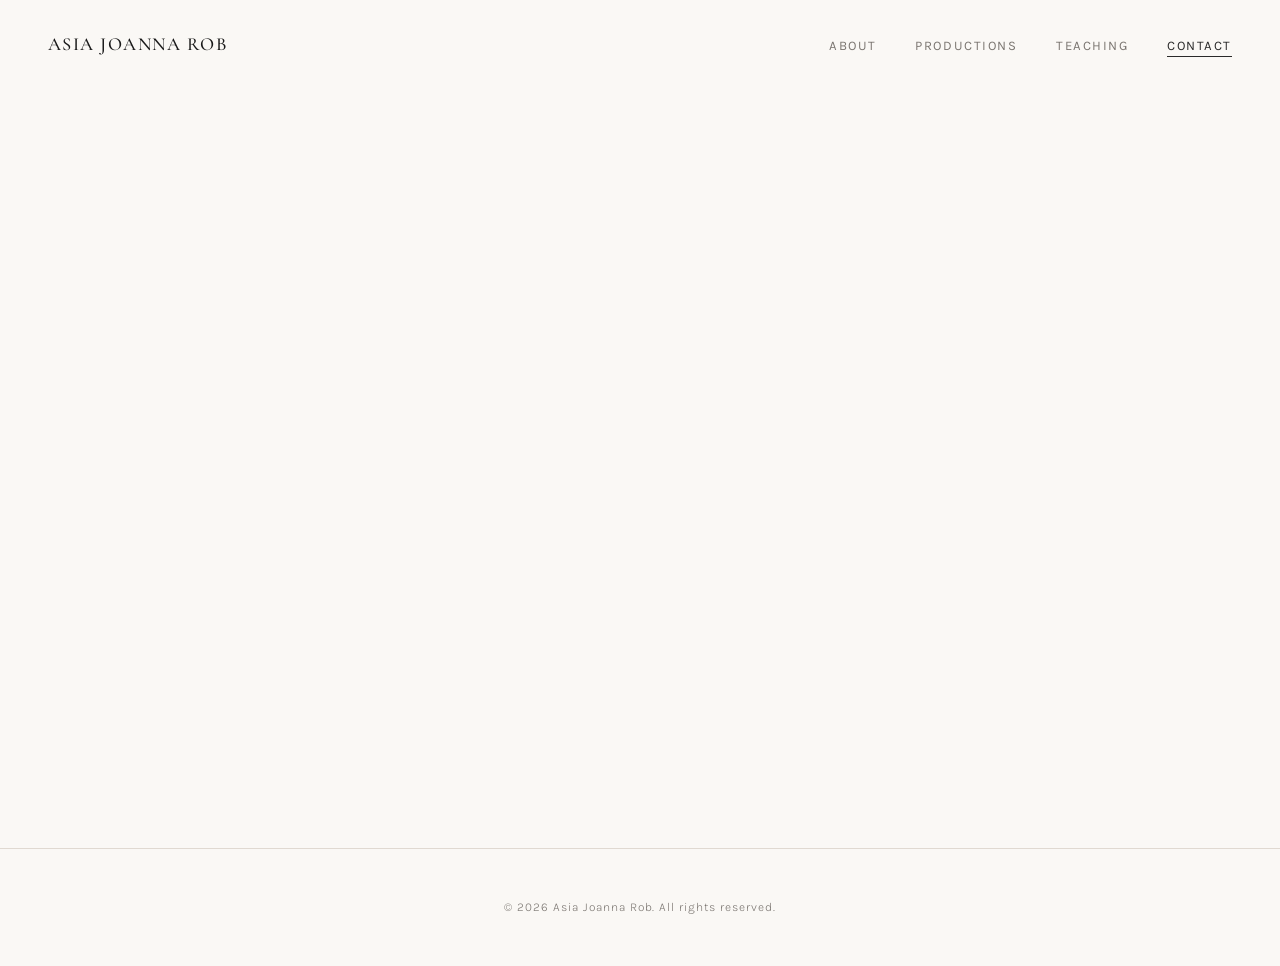
==== contact/index.html @ 2775bbae "Rename contact-index.html to index.html" ====
<!DOCTYPE html>
<html lang="en">
<head>
  <meta charset="UTF-8">
  <meta name="viewport" content="width=device-width, initial-scale=1.0">
  <title>Contact — Asia Joanna Rob</title>
  <style>
/* =========================================
   Asia Joanna Rob — Portfolio
   Aesthetic: Refined theatrical minimalism
   ========================================= */

@import url('https://fonts.googleapis.com/css2?family=Cormorant+Garamond:ital,wght@0,300;0,400;0,500;0,600;1,300;1,400;1,500&family=Karla:wght@300;400;500&display=swap');

:root {
  --cream: #F5F0EB;
  --warm-white: #FAF8F5;
  --charcoal: #2A2A2A;
  --soft-black: #1A1A1A;
  --muted: #7A7570;
  --accent: #8C7B6B;
  --border: #E0D9D1;
  --serif: 'Cormorant Garamond', Georgia, serif;
  --sans: 'Karla', 'Helvetica Neue', sans-serif;
}

*, *::before, *::after {
  margin: 0;
  padding: 0;
  box-sizing: border-box;
}

html {
  scroll-behavior: smooth;
  font-size: 16px;
}

body {
  font-family: var(--sans);
  font-weight: 300;
  color: var(--charcoal);
  background-color: var(--warm-white);
  line-height: 1.7;
  -webkit-font-smoothing: antialiased;
}

::selection {
  background: var(--accent);
  color: var(--warm-white);
}

a {
  color: inherit;
  text-decoration: none;
}

img {
  max-width: 100%;
  display: block;
}

/* ---- NAV ---- */

.site-nav {
  position: fixed;
  top: 0;
  left: 0;
  right: 0;
  z-index: 100;
  padding: 1.8rem 3rem;
  display: flex;
  justify-content: space-between;
  align-items: center;
  background: rgba(250, 248, 245, 0.92);
  backdrop-filter: blur(12px);
  -webkit-backdrop-filter: blur(12px);
  border-bottom: 1px solid transparent;
  transition: border-color 0.4s ease, padding 0.3s ease;
}

.site-nav.scrolled {
  border-bottom-color: var(--border);
  padding: 1.2rem 3rem;
}

.site-nav__name {
  font-family: var(--serif);
  font-size: 1.15rem;
  font-weight: 500;
  letter-spacing: 0.08em;
  text-transform: uppercase;
  color: var(--soft-black);
}

.site-nav__links {
  display: flex;
  gap: 2.4rem;
  list-style: none;
}

.site-nav__links a {
  font-family: var(--sans);
  font-size: 0.82rem;
  font-weight: 400;
  letter-spacing: 0.12em;
  text-transform: uppercase;
  color: var(--muted);
  position: relative;
  transition: color 0.3s ease;
}

.site-nav__links a::after {
  content: '';
  position: absolute;
  bottom: -4px;
  left: 0;
  width: 0;
  height: 1px;
  background: var(--charcoal);
  transition: width 0.3s ease;
}

.site-nav__links a:hover,
.site-nav__links a.active {
  color: var(--charcoal);
}

.site-nav__links a:hover::after,
.site-nav__links a.active::after {
  width: 100%;
}

/* Mobile nav toggle */
.nav-toggle {
  display: none;
  background: none;
  border: none;
  cursor: pointer;
  width: 28px;
  height: 20px;
  position: relative;
}

.nav-toggle span {
  display: block;
  width: 100%;
  height: 1.5px;
  background: var(--charcoal);
  position: absolute;
  left: 0;
  transition: all 0.3s ease;
}

.nav-toggle span:nth-child(1) { top: 0; }
.nav-toggle span:nth-child(2) { top: 50%; transform: translateY(-50%); }
.nav-toggle span:nth-child(3) { bottom: 0; }

.nav-toggle.open span:nth-child(1) {
  top: 50%;
  transform: translateY(-50%) rotate(45deg);
}
.nav-toggle.open span:nth-child(2) { opacity: 0; }
.nav-toggle.open span:nth-child(3) {
  bottom: 50%;
  transform: translateY(50%) rotate(-45deg);
}

/* ---- HERO ---- */

.hero {
  min-height: 100vh;
  display: flex;
  align-items: center;
  justify-content: center;
  padding: 8rem 3rem 4rem;
}

.hero__inner {
  max-width: 1100px;
  width: 100%;
  display: grid;
  grid-template-columns: 1fr 1fr;
  gap: 4rem;
  align-items: center;
}

.hero__image-wrap {
  position: relative;
  overflow: hidden;
}

.hero__image-wrap::before {
  content: '';
  position: absolute;
  top: -8px;
  left: -8px;
  right: 8px;
  bottom: 8px;
  border: 1px solid var(--border);
  z-index: 1;
  pointer-events: none;
}

.hero__image {
  width: 100%;
  aspect-ratio: 3/4;
  object-fit: cover;
  filter: grayscale(10%) contrast(1.02);
  transition: filter 0.6s ease;
}

.hero__image:hover {
  filter: grayscale(0%) contrast(1.05);
}

.hero__text h1 {
  font-family: var(--serif);
  font-size: 3.2rem;
  font-weight: 300;
  line-height: 1.15;
  color: var(--soft-black);
  margin-bottom: 0.4rem;
}

.hero__text .subtitle {
  font-family: var(--sans);
  font-size: 0.85rem;
  font-weight: 400;
  letter-spacing: 0.15em;
  text-transform: uppercase;
  color: var(--muted);
  margin-bottom: 2.5rem;
}

.hero__text .bio {
  font-size: 1rem;
  line-height: 1.85;
  color: var(--charcoal);
  max-width: 480px;
}

.hero__text .bio p + p {
  margin-top: 1.2rem;
}

.hero__text .bio em {
  font-style: italic;
}

/* ---- SECTIONS ---- */

.section {
  padding: 6rem 3rem;
  max-width: 1100px;
  margin: 0 auto;
}

.section--wide {
  max-width: 1200px;
}

.section__heading {
  font-family: var(--serif);
  font-size: 1.6rem;
  font-weight: 400;
  letter-spacing: 0.04em;
  color: var(--soft-black);
  margin-bottom: 3rem;
  position: relative;
  display: inline-block;
}

.section__heading::after {
  content: '';
  display: block;
  width: 40px;
  height: 1px;
  background: var(--accent);
  margin-top: 0.8rem;
}

.divider {
  width: 100%;
  height: 1px;
  background: var(--border);
  max-width: 1100px;
  margin: 0 auto;
}

/* ---- TESTIMONIALS ---- */

.testimonials {
  padding: 6rem 3rem;
  max-width: 900px;
  margin: 0 auto;
}

.testimonial {
  margin-bottom: 4rem;
  padding-bottom: 4rem;
  border-bottom: 1px solid var(--border);
}

.testimonial:last-child {
  border-bottom: none;
  margin-bottom: 0;
  padding-bottom: 0;
}

.testimonial__quote {
  font-family: var(--serif);
  font-size: 1.2rem;
  font-weight: 300;
  font-style: italic;
  line-height: 1.8;
  color: var(--charcoal);
  margin-bottom: 1.5rem;
  position: relative;
  padding-left: 1.5rem;
  border-left: 2px solid var(--border);
}

.testimonial__attribution {
  font-family: var(--sans);
  font-size: 0.82rem;
  font-weight: 500;
  letter-spacing: 0.08em;
  text-transform: uppercase;
  color: var(--accent);
}

.testimonial__role {
  font-family: var(--sans);
  font-size: 0.78rem;
  font-weight: 300;
  color: var(--muted);
  margin-top: 0.2rem;
  text-transform: none;
  letter-spacing: 0.02em;
}

/* ---- PRODUCTIONS ---- */

.productions-grid {
  display: grid;
  grid-template-columns: repeat(auto-fill, minmax(320px, 1fr));
  gap: 2.5rem;
}

.production-card {
  position: relative;
  overflow: hidden;
  background: var(--cream);
  transition: transform 0.3s ease;
}

.production-card:hover {
  transform: translateY(-3px);
}

.production-card__image {
  width: 100%;
  aspect-ratio: 16/10;
  object-fit: cover;
  background: var(--border);
  transition: filter 0.4s ease;
}

.production-card:hover .production-card__image {
  filter: contrast(1.05);
}

.production-card__info {
  padding: 1.5rem;
}

.production-card__title {
  font-family: var(--serif);
  font-size: 1.3rem;
  font-weight: 400;
  font-style: italic;
  color: var(--soft-black);
  margin-bottom: 0.3rem;
}

.production-card__meta {
  font-family: var(--sans);
  font-size: 0.78rem;
  font-weight: 400;
  letter-spacing: 0.06em;
  text-transform: uppercase;
  color: var(--muted);
  line-height: 1.6;
}

.production-card__desc {
  font-size: 0.9rem;
  line-height: 1.7;
  color: var(--charcoal);
  margin-top: 0.8rem;
}

/* Placeholder image state */
.production-card__placeholder {
  width: 100%;
  aspect-ratio: 16/10;
  background: linear-gradient(135deg, var(--cream) 0%, var(--border) 100%);
  display: flex;
  align-items: center;
  justify-content: center;
  font-family: var(--serif);
  font-size: 1rem;
  font-style: italic;
  color: var(--muted);
}

/* ---- CONTACT ---- */

.contact-content {
  max-width: 600px;
}

.contact-content p {
  font-size: 1.05rem;
  line-height: 1.85;
  margin-bottom: 2rem;
}

.contact-content a.email-link {
  font-family: var(--serif);
  font-size: 1.6rem;
  font-weight: 400;
  color: var(--soft-black);
  border-bottom: 1px solid var(--border);
  padding-bottom: 4px;
  transition: border-color 0.3s ease;
  display: inline-block;
}

.contact-content a.email-link:hover {
  border-color: var(--charcoal);
}

.contact-socials {
  margin-top: 3rem;
  display: flex;
  gap: 1.5rem;
}

.contact-socials a {
  font-size: 0.82rem;
  font-weight: 400;
  letter-spacing: 0.1em;
  text-transform: uppercase;
  color: var(--muted);
  transition: color 0.3s ease;
}

.contact-socials a:hover {
  color: var(--charcoal);
}

/* ---- TRAINING LIST ---- */

.training-list {
  display: flex;
  flex-direction: column;
  gap: 0;
}

.training-item {
  padding: 1rem 0;
  border-bottom: 1px solid var(--border);
  display: flex;
  justify-content: space-between;
  align-items: baseline;
  gap: 2rem;
}

.training-item:first-child {
  padding-top: 0;
}

.training-item:last-child {
  border-bottom: none;
}

.training-item__name {
  font-family: var(--sans);
  font-size: 0.95rem;
  font-weight: 400;
  color: var(--charcoal);
}

.training-item__name em {
  font-style: italic;
}

.training-item__detail {
  font-family: var(--sans);
  font-size: 0.8rem;
  font-weight: 300;
  color: var(--muted);
  white-space: nowrap;
}

@media (max-width: 768px) {
  .training-item {
    flex-direction: column;
    gap: 0.2rem;
  }
}

/* ---- CAROUSEL ---- */

.carousel {
  position: relative;
  max-width: 900px;
  margin: 0 auto;
  padding: 0 3rem;
  overflow: hidden;
}

.carousel__track {
  display: flex;
  transition: transform 0.5s ease;
}

.carousel__slide {
  min-width: 100%;
  padding: 0 0.25rem;
}

.carousel__slide img {
  width: 100%;
  aspect-ratio: 16/10;
  object-fit: cover;
  background: var(--cream);
}

.carousel__btn {
  position: absolute;
  top: 50%;
  transform: translateY(-50%);
  width: 44px;
  height: 44px;
  border: 1px solid var(--border);
  background: rgba(250, 248, 245, 0.9);
  backdrop-filter: blur(6px);
  color: var(--charcoal);
  font-size: 1.1rem;
  cursor: pointer;
  display: flex;
  align-items: center;
  justify-content: center;
  transition: background 0.3s ease, border-color 0.3s ease;
  z-index: 2;
}

.carousel__btn:hover {
  background: var(--cream);
  border-color: var(--accent);
}

.carousel__btn--prev { left: 0.5rem; }
.carousel__btn--next { right: 0.5rem; }

.carousel__dots {
  display: flex;
  justify-content: center;
  gap: 0.5rem;
  margin-top: 1.2rem;
}

.carousel__dot {
  width: 8px;
  height: 8px;
  border-radius: 50%;
  border: 1px solid var(--border);
  background: transparent;
  cursor: pointer;
  padding: 0;
  transition: background 0.3s ease, border-color 0.3s ease;
}

.carousel__dot.active {
  background: var(--accent);
  border-color: var(--accent);
}

@media (max-width: 768px) {
  .carousel {
    padding: 0 1.5rem;
  }
  .carousel__btn {
    width: 36px;
    height: 36px;
    font-size: 0.9rem;
  }
  .carousel__btn--prev { left: 0.25rem; }
  .carousel__btn--next { right: 0.25rem; }
}

/* ---- TEACHING ---- */

.teaching-content .bio {
  font-size: 1.05rem;
  line-height: 1.85;
  max-width: 680px;
}

.teaching-content .bio p + p {
  margin-top: 1.2rem;
}

.teaching-list {
  display: flex;
  flex-direction: column;
  gap: 0;
}

.teaching-item {
  padding: 2rem 0;
  border-bottom: 1px solid var(--border);
}

.teaching-item:first-child {
  padding-top: 0;
}

.teaching-item:last-child {
  border-bottom: none;
}

.teaching-item__title {
  font-family: var(--serif);
  font-size: 1.25rem;
  font-weight: 400;
  color: var(--soft-black);
  margin-bottom: 0.2rem;
}

.teaching-item__meta {
  font-family: var(--sans);
  font-size: 0.78rem;
  font-weight: 400;
  letter-spacing: 0.06em;
  text-transform: uppercase;
  color: var(--muted);
  margin-bottom: 0.6rem;
}

.teaching-item__desc {
  font-size: 0.95rem;
  line-height: 1.75;
  color: var(--charcoal);
  max-width: 600px;
}

/* ---- FOOTER ---- */

.site-footer {
  padding: 3rem;
  text-align: center;
  font-size: 0.75rem;
  letter-spacing: 0.08em;
  color: var(--muted);
  border-top: 1px solid var(--border);
  margin-top: 2rem;
}

/* ---- PAGE HEADER (non-home pages) ---- */

.page-header {
  padding: 10rem 3rem 4rem;
  max-width: 1100px;
  margin: 0 auto;
}

.page-header h1 {
  font-family: var(--serif);
  font-size: 2.8rem;
  font-weight: 300;
  color: var(--soft-black);
}

.page-header h1::after {
  content: '';
  display: block;
  width: 50px;
  height: 1px;
  background: var(--accent);
  margin-top: 1rem;
}

/* ---- ANIMATIONS ---- */

.fade-in {
  opacity: 0;
  transform: translateY(20px);
  transition: opacity 0.8s ease, transform 0.8s ease;
}

.fade-in.visible {
  opacity: 1;
  transform: translateY(0);
}

.stagger-1 { transition-delay: 0.1s; }
.stagger-2 { transition-delay: 0.25s; }
.stagger-3 { transition-delay: 0.4s; }
.stagger-4 { transition-delay: 0.55s; }

/* ---- RESPONSIVE ---- */

@media (max-width: 768px) {
  .site-nav {
    padding: 1.4rem 1.5rem;
  }

  .site-nav.scrolled {
    padding: 1rem 1.5rem;
  }

  .site-nav__links {
    position: fixed;
    top: 0;
    left: 0;
    right: 0;
    bottom: 0;
    background: var(--warm-white);
    flex-direction: column;
    align-items: center;
    justify-content: center;
    gap: 2rem;
    opacity: 0;
    pointer-events: none;
    transition: opacity 0.3s ease;
  }

  .site-nav__links.open {
    opacity: 1;
    pointer-events: all;
  }

  .site-nav__links a {
    font-size: 1rem;
    letter-spacing: 0.15em;
  }

  .nav-toggle {
    display: block;
    z-index: 101;
  }

  .hero {
    padding: 7rem 1.5rem 3rem;
    min-height: auto;
  }

  .hero__inner {
    grid-template-columns: 1fr;
    gap: 2.5rem;
  }

  .hero__text h1 {
    font-size: 2.4rem;
  }

  .page-header {
    padding: 8rem 1.5rem 3rem;
  }

  .page-header h1 {
    font-size: 2rem;
  }

  .section,
  .testimonials {
    padding: 4rem 1.5rem;
  }

  .productions-grid {
    grid-template-columns: 1fr;
  }

  .section__heading {
    font-size: 1.35rem;
  }

  .testimonial__quote {
    font-size: 1.05rem;
  }

  .contact-content a.email-link {
    font-size: 1.2rem;
  }
}

@media (max-width: 480px) {
  .hero__text h1 {
    font-size: 2rem;
  }

  .site-nav__name {
    font-size: 0.95rem;
  }
}

</style>
</head>
<body>

  <nav class="site-nav" id="nav">
    <a href="/" class="site-nav__name">Asia Joanna Rob</a>
    <button class="nav-toggle" id="navToggle" aria-label="Toggle menu">
      <span></span><span></span><span></span>
    </button>
    <ul class="site-nav__links" id="navLinks">
      <li><a href="/">About</a></li>
      <li><a href="/productions/">Productions</a></li>
      <li><a href="/teaching/">Teaching</a></li>
      <li><a href="/contact/" class="active">Contact</a></li>
    </ul>
  </nav>

  <header class="page-header">
    <h1 class="fade-in">Contact</h1>
  </header>

  <section class="section">
    <div class="contact-content fade-in stagger-1">
      <p>
        Say hello! I&rsquo;m looking to connect with theatre makers and educators
        from around the world.
      </p>
      <p>
        I&rsquo;m also happy to send my old acting showreels and a full CV.
        I&rsquo;m looking forward to hearing from you!
      </p>

      <a href="/cdn-cgi/l/email-protection#462f272b2c292728282734292406212b272f2a6825292b" class="email-link"><span class="__cf_email__" data-cfemail="e98088848386888787889b868ba98e84888085c78a8684">[email&#160;protected]</span></a>

      <div class="contact-socials">
        <a href="https://www.instagram.com/iamjoannarob/" target="_blank" rel="noopener">Instagram</a>
        <a href="https://www.linkedin.com/in/joannarob/" target="_blank" rel="noopener">LinkedIn</a>
      </div>
    </div>
  </section>

  <footer class="site-footer">
    &copy; 2026 Asia Joanna Rob. All rights reserved.
  </footer>

  <script data-cfasync="false" src="/cdn-cgi/scripts/5c5dd728/cloudflare-static/email-decode.min.js"></script><script>
    const nav = document.getElementById('nav');
    window.addEventListener('scroll', () => nav.classList.toggle('scrolled', window.scrollY > 40));
    const toggle = document.getElementById('navToggle');
    const links = document.getElementById('navLinks');
    toggle.addEventListener('click', () => { toggle.classList.toggle('open'); links.classList.toggle('open'); });
    links.querySelectorAll('a').forEach(a => a.addEventListener('click', () => { toggle.classList.remove('open'); links.classList.remove('open'); }));
    const observer = new IntersectionObs
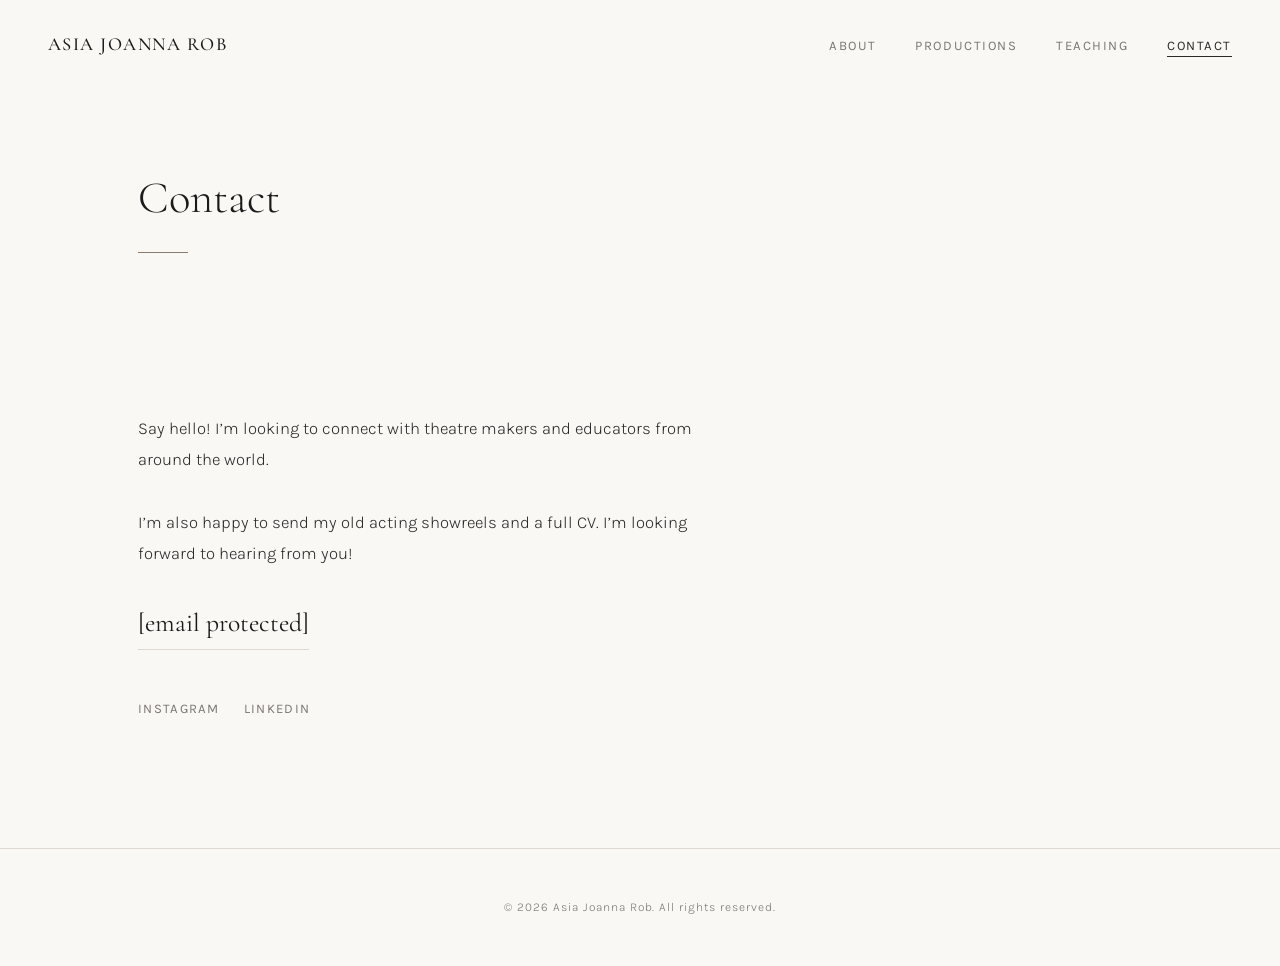
==== commit c659cd19: "Update index.html" ====
--- a/contact/index.html
+++ b/contact/index.html
@@ -825,11 +825,11 @@
   </nav>
 
   <header class="page-header">
-    <h1 class="fade-in">Contact</h1>
+    <h1>Contact</h1>
   </header>
 
   <section class="section">
-    <div class="contact-content fade-in stagger-1">
+    <div class="contact-content">
       <p>
         Say hello! I&rsquo;m looking to connect with theatre makers and educators
         from around the world.
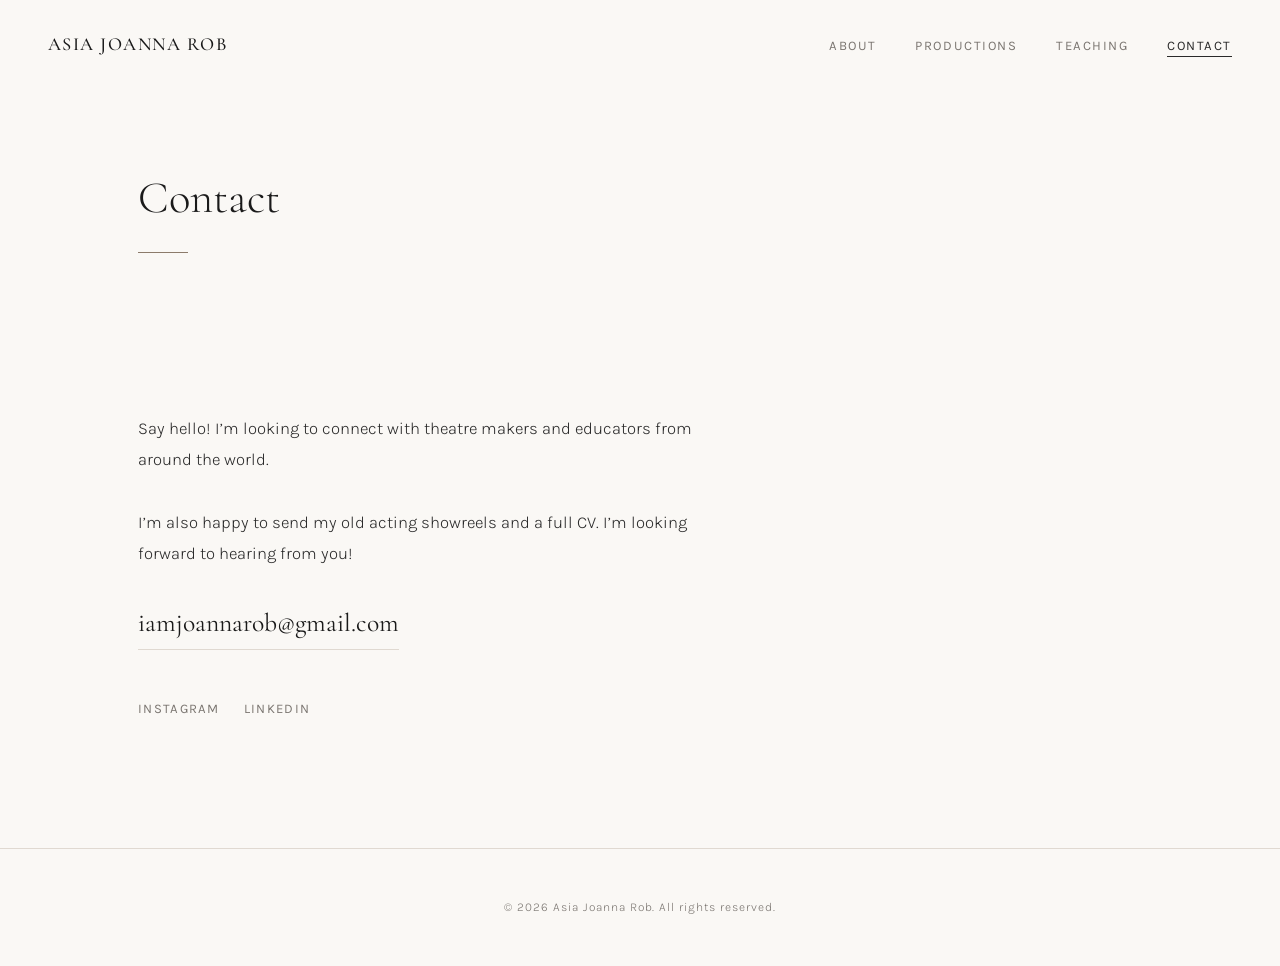
==== commit 2cbc2a70: "Update index.html" ====
--- a/contact/index.html
+++ b/contact/index.html
@@ -839,7 +839,7 @@
         I&rsquo;m looking forward to hearing from you!
       </p>
 
-      <a href="/cdn-cgi/l/email-protection#462f272b2c292728282734292406212b272f2a6825292b" class="email-link"><span class="__cf_email__" data-cfemail="e98088848386888787889b868ba98e84888085c78a8684">[email&#160;protected]</span></a>
+      <a href="mailto:iamjoannarob&#64;gmail.com" class="email-link">iamjoannarob&#64;gmail.com</a>
 
       <div class="contact-socials">
         <a href="https://www.instagram.com/iamjoannarob/" target="_blank" rel="noopener">Instagram</a>
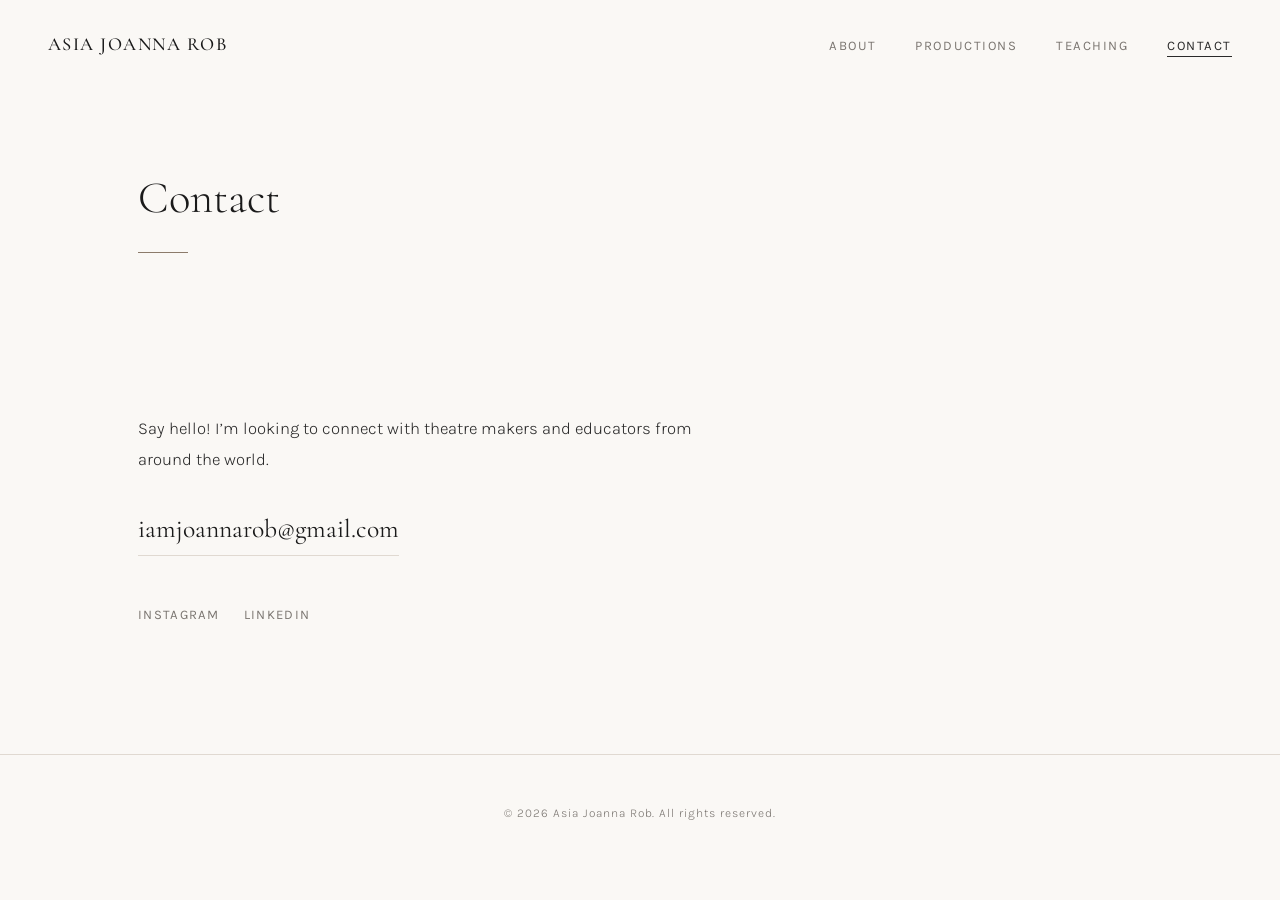
==== commit bde34cb4: "Update home, productions, teaching, contact - Replace home bio with new copy and rotate testimonials" ====
--- a/contact/index.html
+++ b/contact/index.html
@@ -716,6 +716,9 @@
 @media (max-width: 768px) {
   .site-nav {
     padding: 1.4rem 1.5rem;
+    backdrop-filter: none;
+    -webkit-backdrop-filter: none;
+    background: #FAF8F5;
   }
 
   .site-nav.scrolled {
@@ -736,6 +739,8 @@
     opacity: 0;
     pointer-events: none;
     transition: opacity 0.3s ease;
+    z-index: 9999;
+    background: #FAF8F5;
   }
 
   .site-nav__links.open {
@@ -834,11 +839,6 @@
         Say hello! I&rsquo;m looking to connect with theatre makers and educators
         from around the world.
       </p>
-      <p>
-        I&rsquo;m also happy to send my old acting showreels and a full CV.
-        I&rsquo;m looking forward to hearing from you!
-      </p>
-
       <a href="mailto:iamjoannarob&#64;gmail.com" class="email-link">iamjoannarob&#64;gmail.com</a>
 
       <div class="contact-socials">
@@ -852,11 +852,11 @@
     &copy; 2026 Asia Joanna Rob. All rights reserved.
   </footer>
 
-  <script data-cfasync="false" src="/cdn-cgi/scripts/5c5dd728/cloudflare-static/email-decode.min.js"></script><script>
+<script>
     const nav = document.getElementById('nav');
     window.addEventListener('scroll', () => nav.classList.toggle('scrolled', window.scrollY > 40));
     const toggle = document.getElementById('navToggle');
     const links = document.getElementById('navLinks');
     toggle.addEventListener('click', () => { toggle.classList.toggle('open'); links.classList.toggle('open'); });
     links.querySelectorAll('a').forEach(a => a.addEventListener('click', () => { toggle.classList.remove('open'); links.classList.remove('open'); }));
-    const observer = new IntersectionObs
+  </script>
